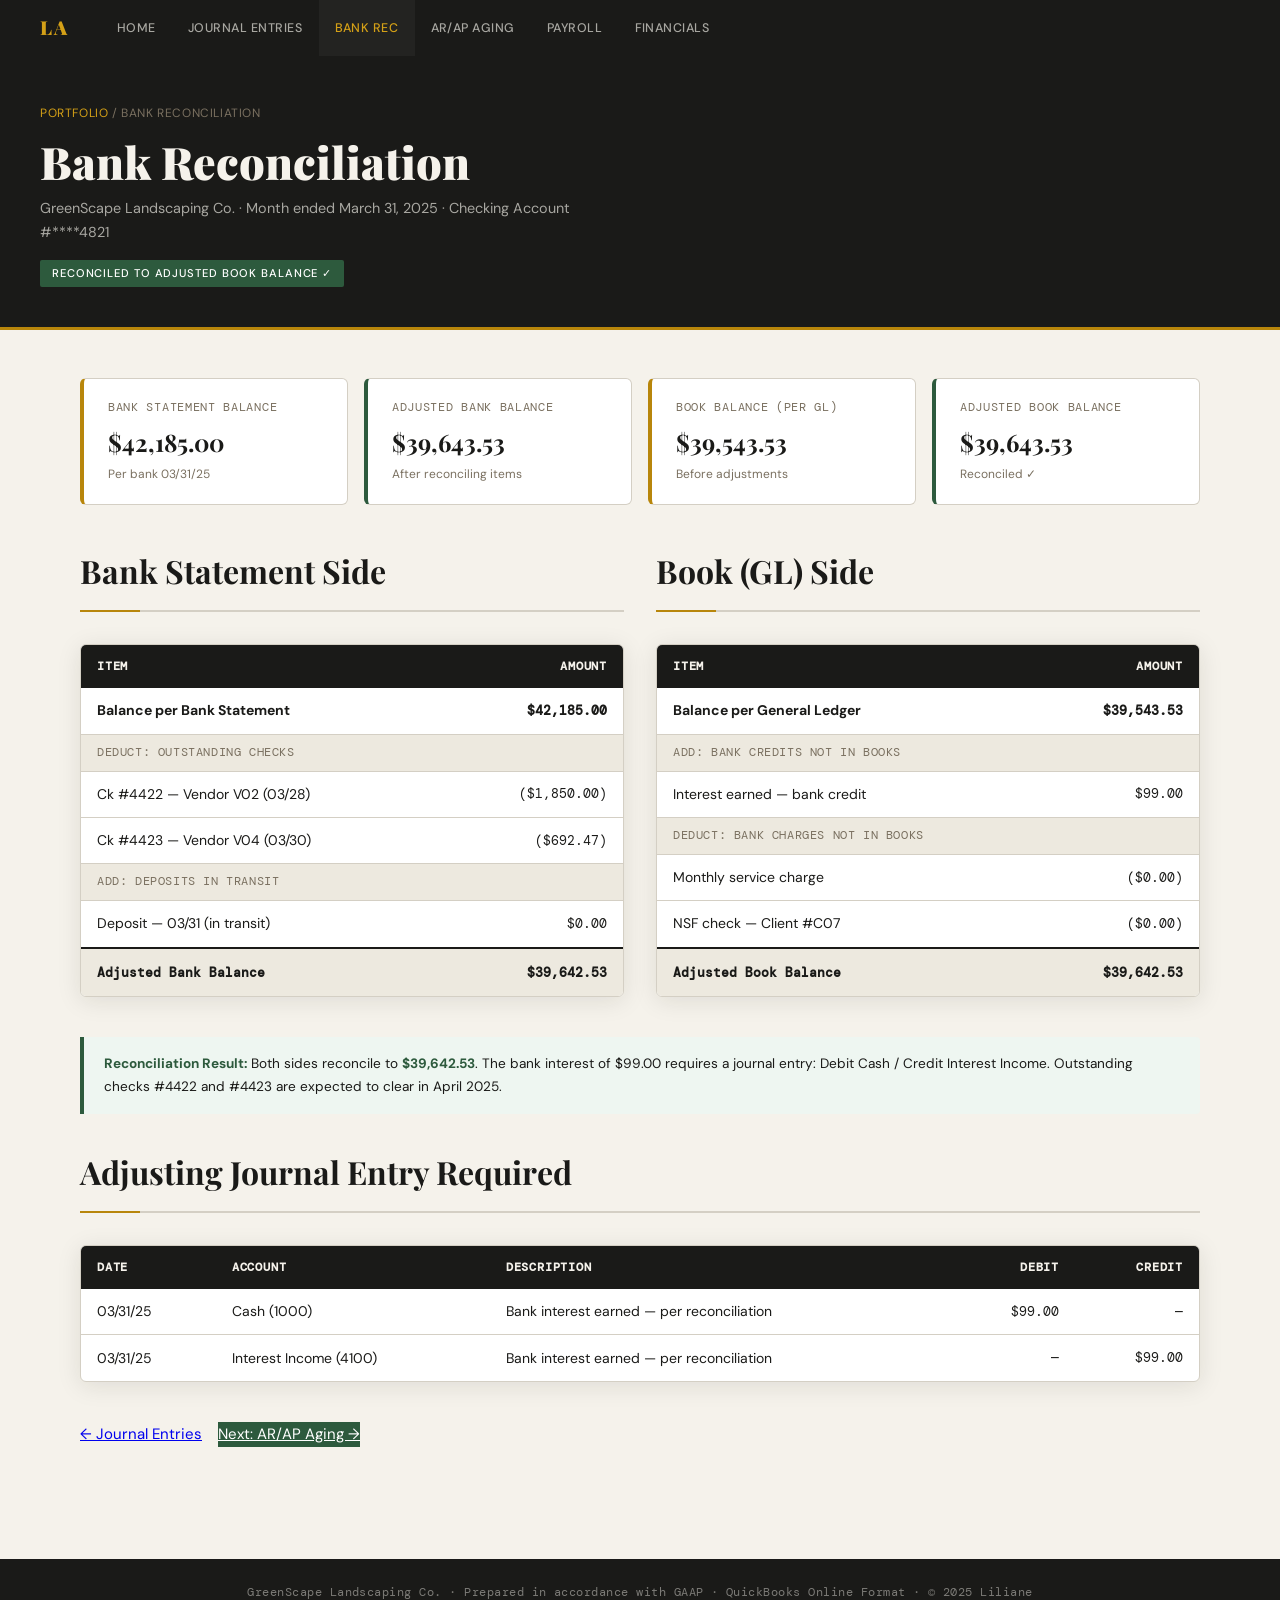
==== pages/bank-reconciliation.html @ 37e946be "Add files via upload" ====
<!DOCTYPE html>
<html lang="en">
<head>
  <meta charset="UTF-8"/>
  <meta name="viewport" content="width=device-width, initial-scale=1.0"/>
  <title>Bank Reconciliation — Liliane Accountant Portfolio</title>
  <link rel="stylesheet" href="../css/global.css"/>
  <link rel="preconnect" href="https://fonts.googleapis.com">
  <link href="https://fonts.googleapis.com/css2?family=Playfair+Display:wght@400;700;900&family=DM+Mono:wght@300;400;500&family=DM+Sans:wght@300;400;500&display=swap" rel="stylesheet">
</head>
<body>
  <nav class="nav">
    <div class="nav-logo">LA</div>
    <ul class="nav-links">
      <li><a href="../index.html">Home</a></li>
      <li><a href="journal-entries.html">Journal Entries</a></li>
      <li><a href="bank-reconciliation.html" class="active">Bank Rec</a></li>
      <li><a href="ar-ap-aging.html">AR/AP Aging</a></li>
      <li><a href="payroll.html">Payroll</a></li>
      <li><a href="financial-statements.html">Financials</a></li>
    </ul>
    <button class="nav-toggle" onclick="toggleNav()">☰</button>
  </nav>

  <div class="page-header">
    <div class="breadcrumb"><a href="../index.html">Portfolio</a> / Bank Reconciliation</div>
    <h1>Bank Reconciliation</h1>
    <p>GreenScape Landscaping Co. · Month ended March 31, 2025 · Checking Account #****4821</p>
    <span class="gaap-badge">Reconciled to Adjusted Book Balance ✓</span>
  </div>

  <div class="main-content">
    <div class="summary-row">
      <div class="summary-box"><div class="label">Bank Statement Balance</div><div class="value">$42,185.00</div><div class="sub">Per bank 03/31/25</div></div>
      <div class="summary-box green"><div class="label">Adjusted Bank Balance</div><div class="value">$39,643.53</div><div class="sub">After reconciling items</div></div>
      <div class="summary-box"><div class="label">Book Balance (per GL)</div><div class="value">$39,543.53</div><div class="sub">Before adjustments</div></div>
      <div class="summary-box green"><div class="label">Adjusted Book Balance</div><div class="value">$39,643.53</div><div class="sub">Reconciled ✓</div></div>
    </div>

    <div style="display: grid; grid-template-columns: 1fr 1fr; gap: 2rem; flex-wrap: wrap;">
      <!-- BANK SIDE -->
      <div>
        <h2 class="section-title">Bank Statement Side</h2>
        <div class="table-wrap">
          <table>
            <thead>
              <tr><th>Item</th><th class="num">Amount</th></tr>
            </thead>
            <tbody>
              <tr><td><strong>Balance per Bank Statement</strong></td><td class="num"><strong>$42,185.00</strong></td></tr>
              <tr><td colspan="2" style="background:var(--cream); font-size:0.75rem; color:var(--muted); padding:0.5rem 1rem; font-family:var(--font-mono); letter-spacing:0.05em; text-transform:uppercase;">Deduct: Outstanding Checks</td></tr>
              <tr><td>Ck #4422 — Vendor V02 (03/28)</td><td class="num">($1,850.00)</td></tr>
              <tr><td>Ck #4423 — Vendor V04 (03/30)</td><td class="num">($692.47)</td></tr>
              <tr><td colspan="2" style="background:var(--cream); font-size:0.75rem; color:var(--muted); padding:0.5rem 1rem; font-family:var(--font-mono); letter-spacing:0.05em; text-transform:uppercase;">Add: Deposits in Transit</td></tr>
              <tr><td>Deposit — 03/31 (in transit)</td><td class="num">$0.00</td></tr>
            </tbody>
            <tfoot>
              <tr><td><strong>Adjusted Bank Balance</strong></td><td class="num"><strong>$39,642.53</strong></td></tr>
            </tfoot>
          </table>
        </div>
      </div>

      <!-- BOOK SIDE -->
      <div>
        <h2 class="section-title">Book (GL) Side</h2>
        <div class="table-wrap">
          <table>
            <thead>
              <tr><th>Item</th><th class="num">Amount</th></tr>
            </thead>
            <tbody>
              <tr><td><strong>Balance per General Ledger</strong></td><td class="num"><strong>$39,543.53</strong></td></tr>
              <tr><td colspan="2" style="background:var(--cream); font-size:0.75rem; color:var(--muted); padding:0.5rem 1rem; font-family:var(--font-mono); letter-spacing:0.05em; text-transform:uppercase;">Add: Bank Credits Not in Books</td></tr>
              <tr><td>Interest earned — bank credit</td><td class="num">$99.00</td></tr>
              <tr><td colspan="2" style="background:var(--cream); font-size:0.75rem; color:var(--muted); padding:0.5rem 1rem; font-family:var(--font-mono); letter-spacing:0.05em; text-transform:uppercase;">Deduct: Bank Charges Not in Books</td></tr>
              <tr><td>Monthly service charge</td><td class="num">($0.00)</td></tr>
              <tr><td>NSF check — Client #C07</td><td class="num">($0.00)</td></tr>
            </tbody>
            <tfoot>
              <tr><td><strong>Adjusted Book Balance</strong></td><td class="num"><strong>$39,642.53</strong></td></tr>
            </tfoot>
          </table>
        </div>
      </div>
    </div>

    <div class="note-box">
      <strong>Reconciliation Result:</strong> Both sides reconcile to <strong>$39,642.53</strong>. The bank interest of $99.00 requires a journal entry: Debit Cash / Credit Interest Income. Outstanding checks #4422 and #4423 are expected to clear in April 2025.
    </div>

    <h2 class="section-title">Adjusting Journal Entry Required</h2>
    <div class="table-wrap">
      <table>
        <thead>
          <tr><th>Date</th><th>Account</th><th>Description</th><th class="num">Debit</th><th class="num">Credit</th></tr>
        </thead>
        <tbody>
          <tr><td>03/31/25</td><td>Cash (1000)</td><td>Bank interest earned — per reconciliation</td><td class="num">$99.00</td><td class="num">—</td></tr>
          <tr><td>03/31/25</td><td>Interest Income (4100)</td><td>Bank interest earned — per reconciliation</td><td class="num">—</td><td class="num">$99.00</td></tr>
        </tbody>
      </table>
    </div>

    <div style="display:flex; gap:1rem; flex-wrap:wrap; margin-top:2rem;">
      <a href="journal-entries.html" class="btn-outline" style="display:inline-block;">← Journal Entries</a>
      <a href="ar-ap-aging.html" class="btn-primary" style="display:inline-block; background:var(--accent); color:#fff;">Next: AR/AP Aging →</a>
    </div>
  </div>

  <footer class="footer">
    <p>GreenScape Landscaping Co. · Prepared in accordance with GAAP · QuickBooks Online Format · © 2025 Liliane</p>
  </footer>
  <script src="../js/nav.js"></script>
</body>
</html>
---- css/global.css ----
:root {
  --ink: #1a1a18;
  --paper: #f5f2eb;
  --cream: #ede9df;
  --accent: #2d5a3d;
  --accent-light: #4a8c61;
  --gold: #b8860b;
  --gold-light: #d4a017;
  --muted: #7a7060;
  --border: #d4cfc4;
  --white: #ffffff;
  --shadow: 0 4px 24px rgba(26,26,24,0.10);
  --shadow-lg: 0 12px 48px rgba(26,26,24,0.16);

  --font-display: 'Playfair Display', Georgia, serif;
  --font-body: 'DM Sans', sans-serif;
  --font-mono: 'DM Mono', monospace;
}

*, *::before, *::after { box-sizing: border-box; margin: 0; padding: 0; }

html { scroll-behavior: smooth; }

body {
  background: var(--paper);
  color: var(--ink);
  font-family: var(--font-body);
  font-size: 15px;
  line-height: 1.65;
  min-height: 100vh;
}

/* NAV */
.nav {
  position: sticky;
  top: 0;
  z-index: 100;
  background: var(--ink);
  display: flex;
  align-items: center;
  gap: 2rem;
  padding: 0 2.5rem;
  height: 56px;
}
.nav-logo {
  font-family: var(--font-display);
  font-weight: 900;
  font-size: 1.2rem;
  color: var(--gold-light);
  letter-spacing: 2px;
  flex-shrink: 0;
}
.nav-links {
  display: flex;
  list-style: none;
  gap: 0;
  flex: 1;
  flex-wrap: nowrap;
  overflow-x: auto;
  scrollbar-width: none;
}
.nav-links::-webkit-scrollbar { display: none; }
.nav-links li a {
  display: block;
  padding: 0 1rem;
  height: 56px;
  line-height: 56px;
  color: rgba(245,242,235,0.65);
  text-decoration: none;
  font-size: 0.78rem;
  letter-spacing: 0.04em;
  text-transform: uppercase;
  font-weight: 500;
  transition: color 0.2s, background 0.2s;
  white-space: nowrap;
}
.nav-links li a:hover,
.nav-links li a.active {
  color: var(--gold-light);
  background: rgba(255,255,255,0.04);
}
.nav-toggle {
  display: none;
  background: none;
  border: none;
  color: var(--paper);
  font-size: 1.3rem;
  cursor: pointer;
  margin-left: auto;
}

/* PAGE HEADER (inner pages) */
.page-header {
  background: var(--ink);
  padding: 3rem 2.5rem 2.5rem;
  border-bottom: 3px solid var(--gold);
}
.page-header .breadcrumb {
  font-size: 0.75rem;
  color: var(--muted);
  letter-spacing: 0.05em;
  text-transform: uppercase;
  margin-bottom: 0.75rem;
}
.page-header .breadcrumb a {
  color: var(--gold-light);
  text-decoration: none;
}
.page-header h1 {
  font-family: var(--font-display);
  font-size: clamp(1.8rem, 4vw, 2.8rem);
  font-weight: 900;
  color: var(--paper);
  line-height: 1.15;
}
.page-header p {
  color: rgba(245,242,235,0.65);
  margin-top: 0.6rem;
  font-size: 0.9rem;
  max-width: 600px;
}
.page-header .gaap-badge {
  display: inline-block;
  margin-top: 1rem;
  background: var(--accent);
  color: #fff;
  font-size: 0.7rem;
  letter-spacing: 0.08em;
  text-transform: uppercase;
  padding: 0.25rem 0.75rem;
  border-radius: 2px;
  font-weight: 500;
}

/* SECTION TITLE */
.section-title {
  font-family: var(--font-display);
  font-size: clamp(1.4rem, 3vw, 2rem);
  font-weight: 700;
  color: var(--ink);
  margin-bottom: 2rem;
  padding-bottom: 0.75rem;
  border-bottom: 2px solid var(--border);
  position: relative;
}
.section-title::after {
  content: '';
  position: absolute;
  bottom: -2px;
  left: 0;
  width: 60px;
  height: 2px;
  background: var(--gold);
}

/* TABLES */
.table-wrap {
  overflow-x: auto;
  border-radius: 6px;
  border: 1px solid var(--border);
  box-shadow: var(--shadow);
  margin-bottom: 2.5rem;
  background: var(--white);
}
table {
  width: 100%;
  border-collapse: collapse;
  font-size: 0.875rem;
}
thead th {
  background: var(--ink);
  color: var(--paper);
  font-family: var(--font-mono);
  font-size: 0.72rem;
  letter-spacing: 0.07em;
  text-transform: uppercase;
  padding: 0.75rem 1rem;
  text-align: left;
  white-space: nowrap;
}
thead th.num { text-align: right; }
tbody tr { border-bottom: 1px solid var(--border); }
tbody tr:last-child { border-bottom: none; }
tbody tr:hover { background: var(--cream); }
tbody td {
  padding: 0.7rem 1rem;
  color: var(--ink);
  vertical-align: middle;
}
tbody td.num {
  text-align: right;
  font-family: var(--font-mono);
  font-size: 0.83rem;
}
tfoot td {
  background: var(--cream);
  font-weight: 700;
  font-family: var(--font-mono);
  font-size: 0.83rem;
  padding: 0.8rem 1rem;
  border-top: 2px solid var(--ink);
}
tfoot td.num { text-align: right; }
.subtotal-row td {
  background: #f0ede5;
  font-weight: 600;
  border-top: 1px solid var(--border);
}

/* STATUS BADGES */
.badge {
  display: inline-block;
  padding: 0.18rem 0.55rem;
  border-radius: 3px;
  font-size: 0.7rem;
  font-weight: 600;
  letter-spacing: 0.04em;
  text-transform: uppercase;
}
.badge-green { background: #d4edda; color: #1a5c2e; }
.badge-yellow { background: #fff3cd; color: #7a5a00; }
.badge-red { background: #fde8e8; color: #7a1a1a; }
.badge-blue { background: #d4e8f5; color: #1a3a5c; }
.badge-gray { background: #e8e5df; color: #4a4640; }

/* CARDS */
.card {
  background: var(--white);
  border: 1px solid var(--border);
  border-radius: 6px;
  padding: 1.5rem;
  box-shadow: var(--shadow);
}

/* SUMMARY BOXES */
.summary-row {
  display: grid;
  grid-template-columns: repeat(auto-fit, minmax(180px, 1fr));
  gap: 1rem;
  margin-bottom: 2.5rem;
}
.summary-box {
  background: var(--white);
  border: 1px solid var(--border);
  border-radius: 6px;
  padding: 1.2rem 1.5rem;
  border-left: 4px solid var(--gold);
}
.summary-box.green { border-left-color: var(--accent); }
.summary-box.red { border-left-color: #c0392b; }
.summary-box .label {
  font-size: 0.72rem;
  text-transform: uppercase;
  letter-spacing: 0.06em;
  color: var(--muted);
  font-family: var(--font-mono);
  margin-bottom: 0.35rem;
}
.summary-box .value {
  font-family: var(--font-display);
  font-size: 1.5rem;
  font-weight: 700;
  color: var(--ink);
}
.summary-box .sub {
  font-size: 0.75rem;
  color: var(--muted);
  margin-top: 0.2rem;
}

/* MAIN CONTENT AREA */
.main-content {
  max-width: 1200px;
  margin: 0 auto;
  padding: 3rem 2.5rem;
}

/* NOTE BOXES */
.note-box {
  background: #eef6f1;
  border-left: 4px solid var(--accent);
  padding: 1rem 1.25rem;
  border-radius: 0 4px 4px 0;
  margin-bottom: 2rem;
  font-size: 0.85rem;
  color: var(--ink);
}
.note-box strong { color: var(--accent); }

/* FOOTER */
.footer {
  background: var(--ink);
  color: rgba(245,242,235,0.45);
  text-align: center;
  padding: 1.5rem;
  font-size: 0.75rem;
  letter-spacing: 0.04em;
  font-family: var(--font-mono);
  margin-top: 4rem;
}

/* RESPONSIVE */
@media (max-width: 768px) {
  .nav-links { display: none; }
  .nav-toggle { display: block; }
  .nav-links.open {
    display: flex;
    flex-direction: column;
    position: absolute;
    top: 56px;
    left: 0; right: 0;
    background: var(--ink);
    padding: 0.5rem 0 1rem;
    z-index: 200;
  }
  .nav-links.open li a { height: auto; line-height: 2.5; padding: 0 1.5rem; }
  .main-content { padding: 2rem 1.25rem; }
  .page-header { padding: 2rem 1.25rem; }
}
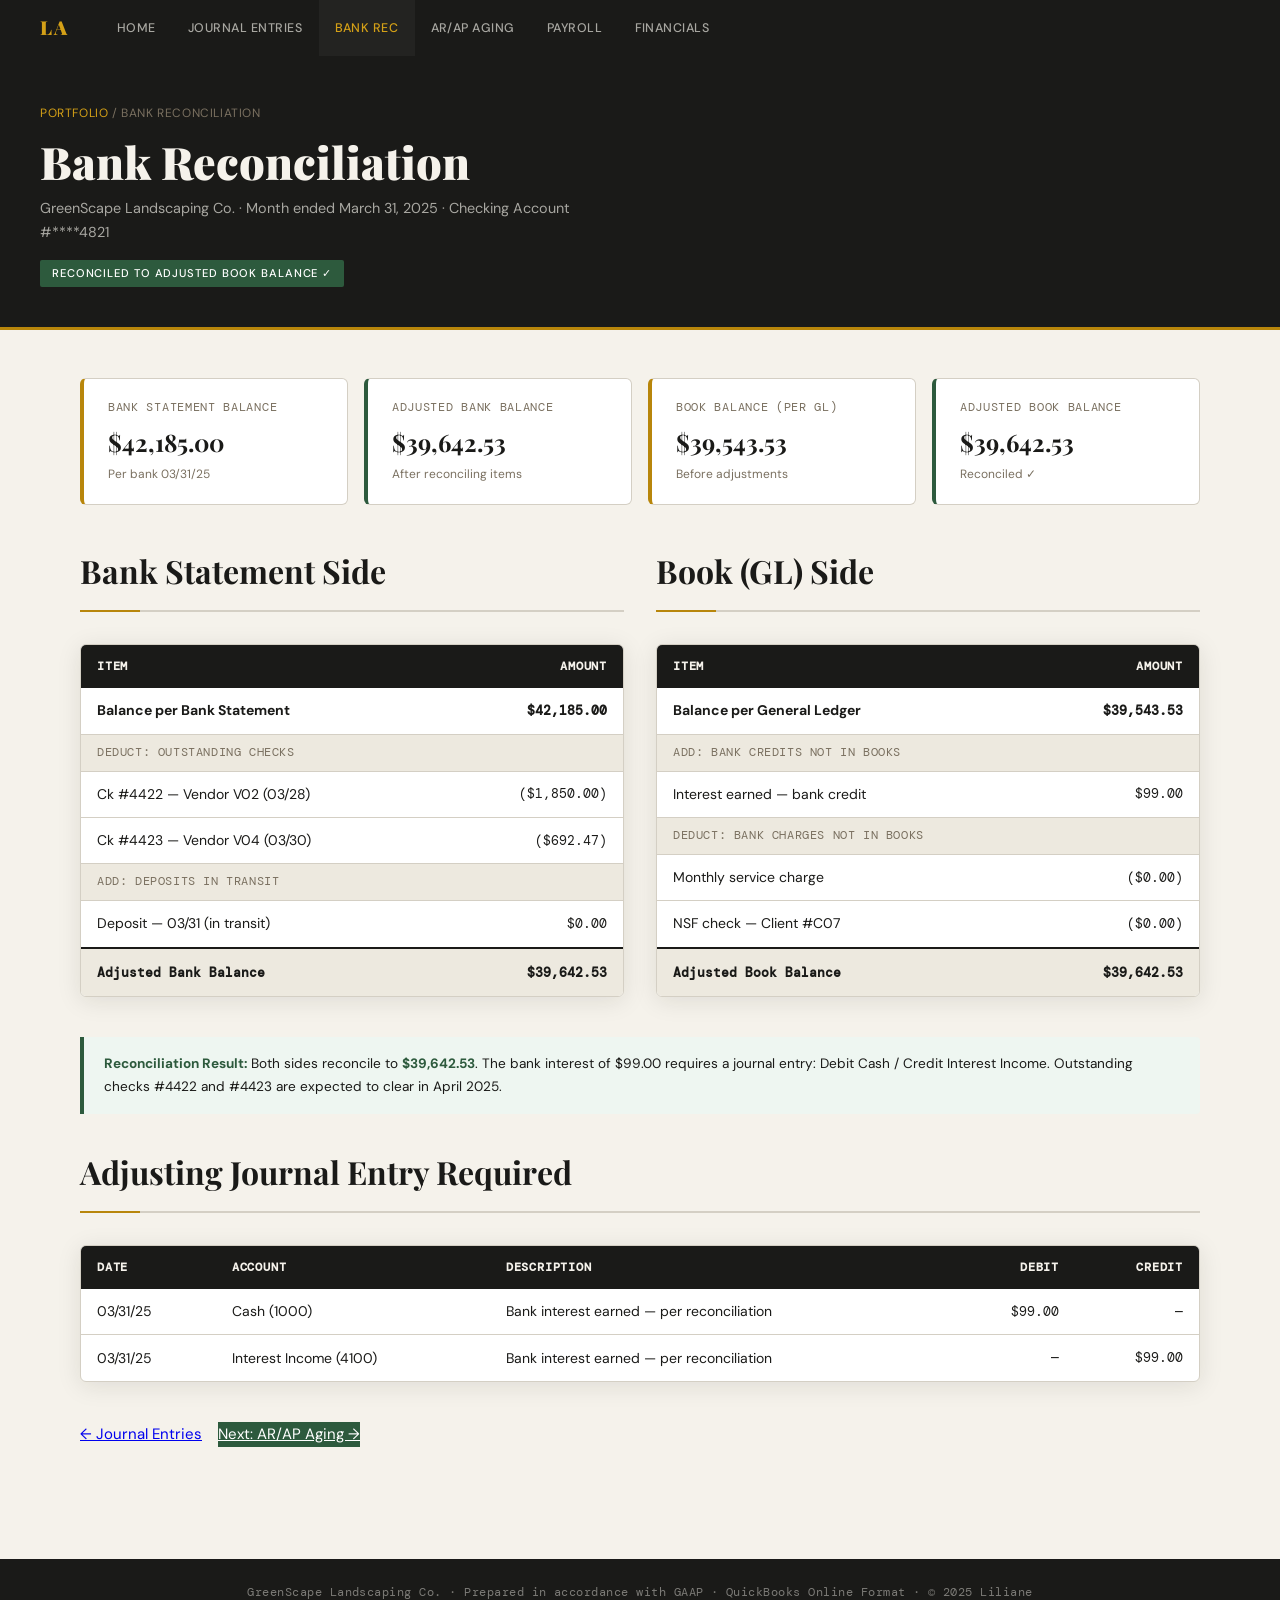
==== commit dcdd4e27: "Update bank-reconciliation.html" ====
--- a/pages/bank-reconciliation.html
+++ b/pages/bank-reconciliation.html
@@ -32,9 +32,9 @@
   <div class="main-content">
     <div class="summary-row">
       <div class="summary-box"><div class="label">Bank Statement Balance</div><div class="value">$42,185.00</div><div class="sub">Per bank 03/31/25</div></div>
-      <div class="summary-box green"><div class="label">Adjusted Bank Balance</div><div class="value">$39,643.53</div><div class="sub">After reconciling items</div></div>
+      <div class="summary-box green"><div class="label">Adjusted Bank Balance</div><div class="value">$39,642.53</div><div class="sub">After reconciling items</div></div>
       <div class="summary-box"><div class="label">Book Balance (per GL)</div><div class="value">$39,543.53</div><div class="sub">Before adjustments</div></div>
-      <div class="summary-box green"><div class="label">Adjusted Book Balance</div><div class="value">$39,643.53</div><div class="sub">Reconciled ✓</div></div>
+      <div class="summary-box green"><div class="label">Adjusted Book Balance</div><div class="value">$39,642.53</div><div class="sub">Reconciled ✓</div></div>
     </div>
 
     <div style="display: grid; grid-template-columns: 1fr 1fr; gap: 2rem; flex-wrap: wrap;">
